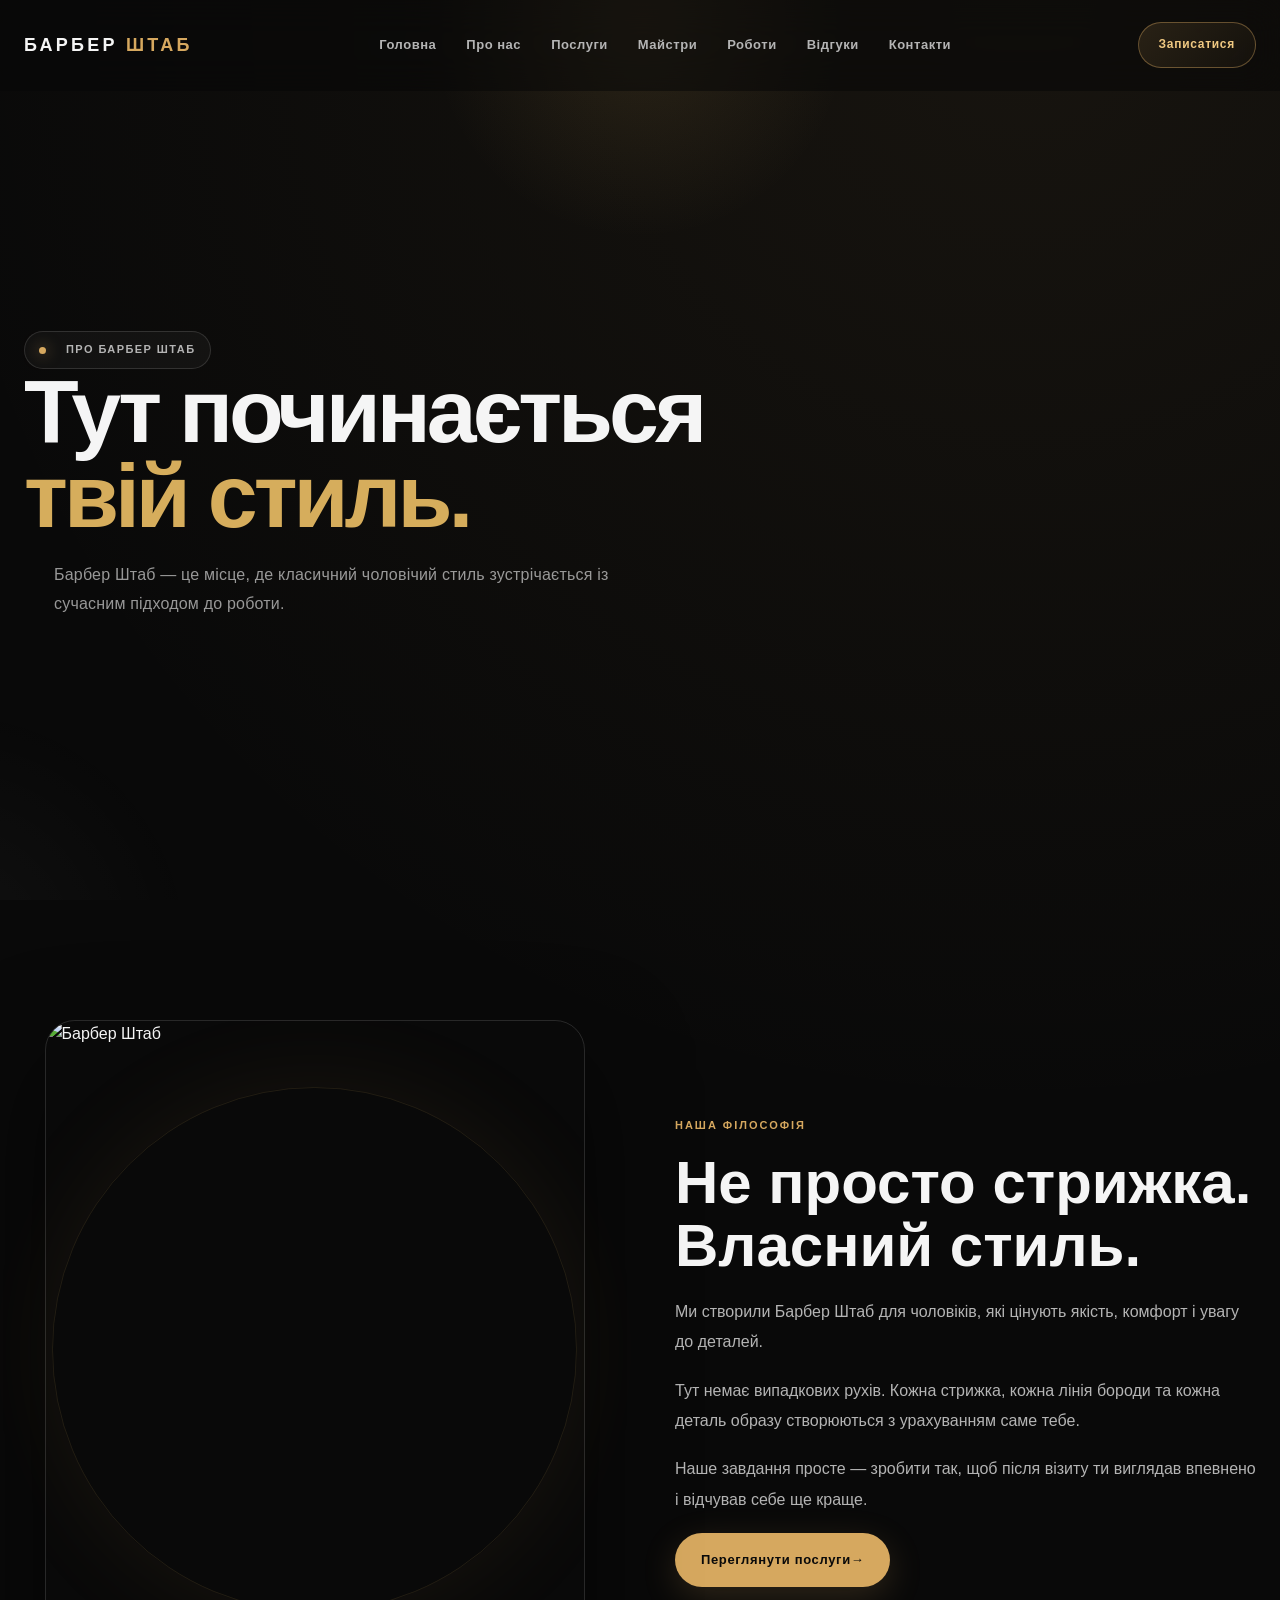
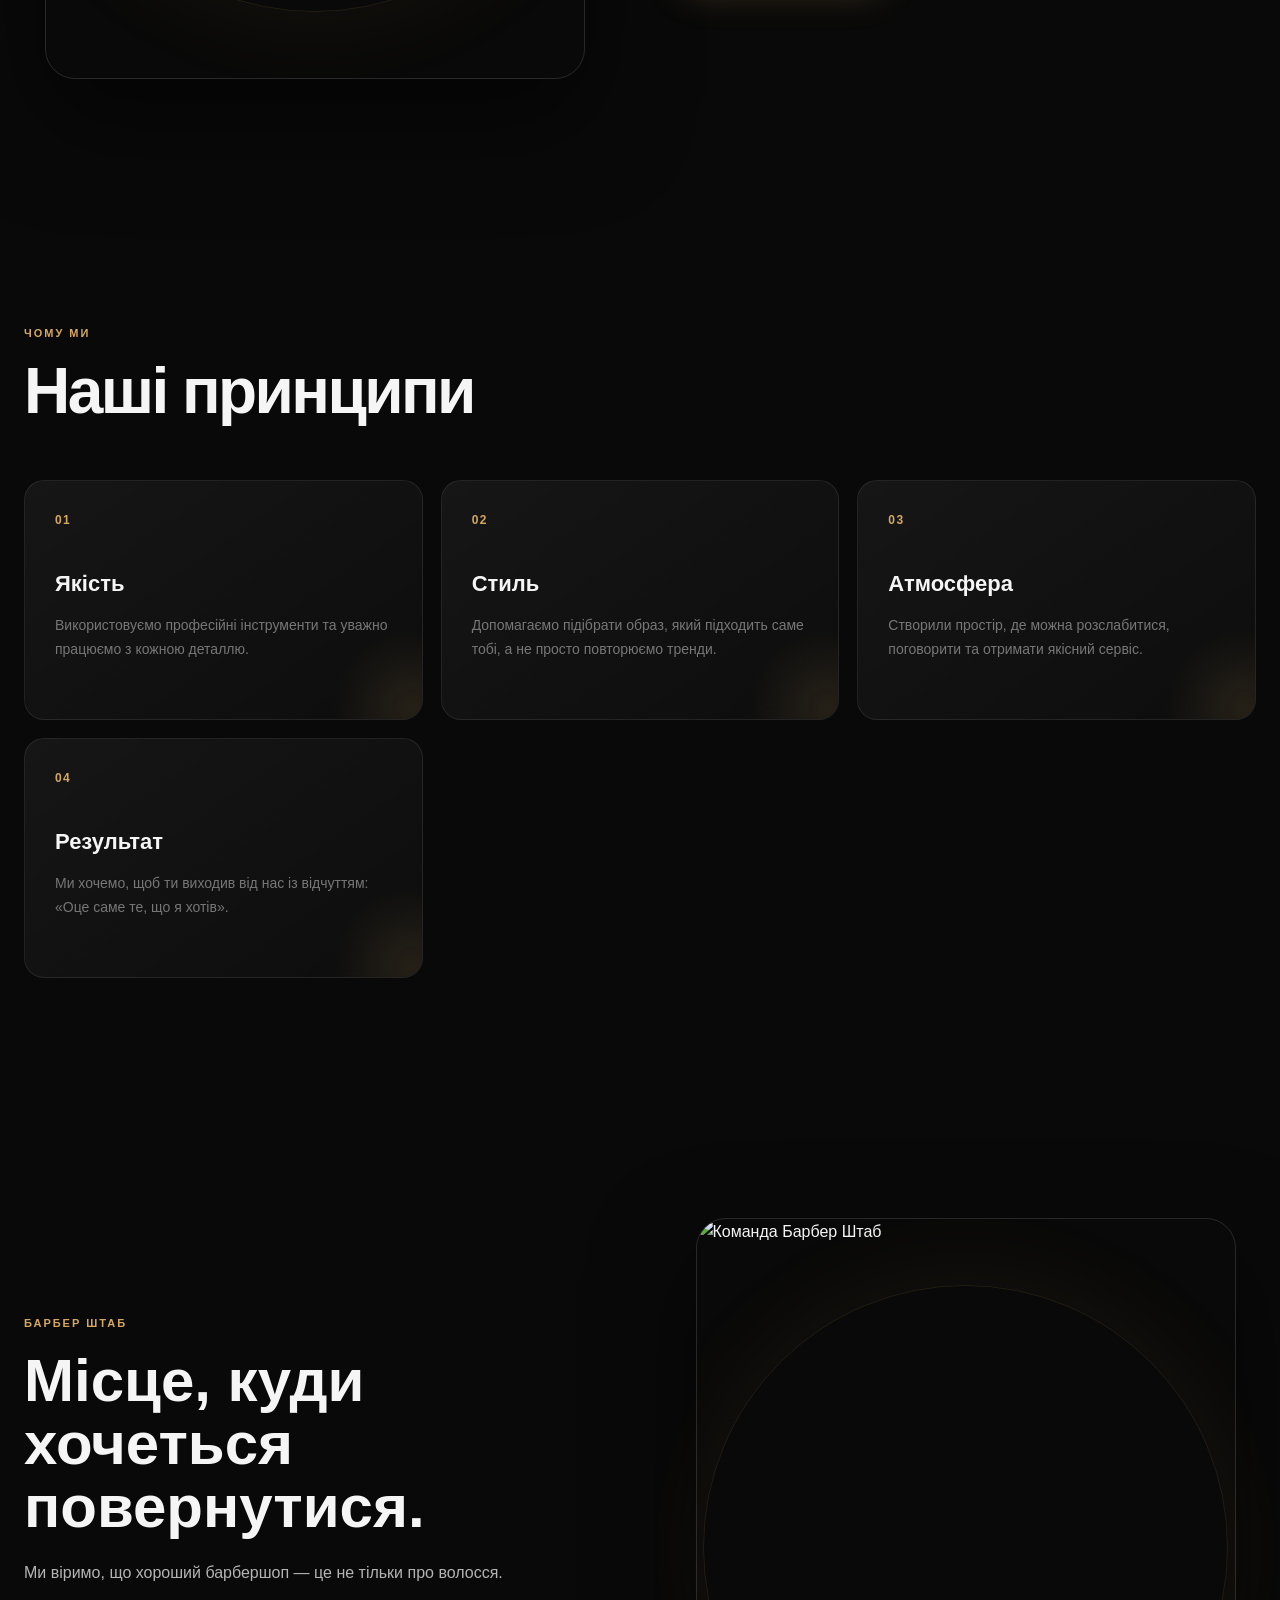
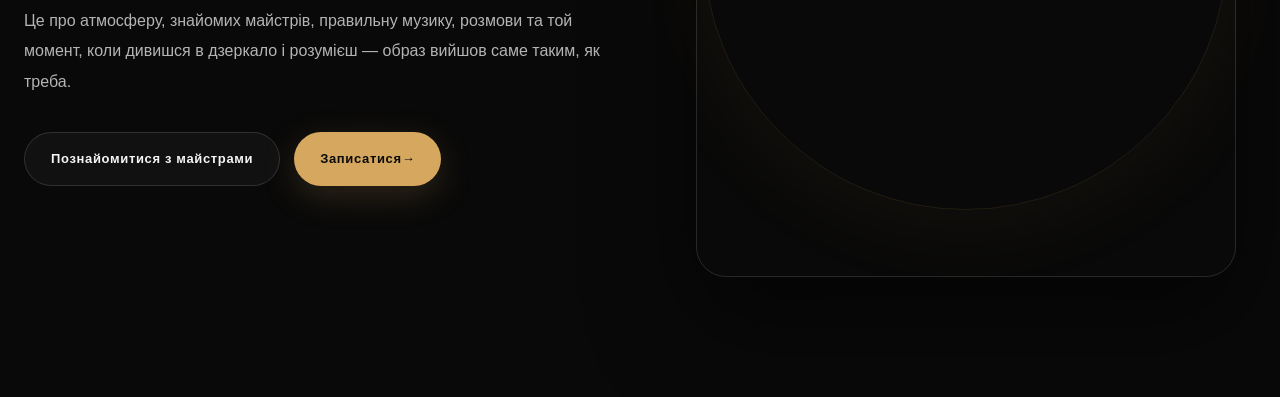
==== about.html @ ec940594 "Update website" ====
<!DOCTYPE html>
<html lang="uk">

<head>

    <meta charset="UTF-8">

    <meta
        name="viewport"
        content="width=device-width, initial-scale=1.0"
    >

    <title>Про нас — Барбер Штаб</title>

    <link
        rel="stylesheet"
        href="style.css"
    >

</head>


<body>


<!-- ================= HEADER ================= -->

<header class="site-header">

    <div class="container">

        <div class="header-inner">


            <!-- LOGO -->

            <a
                href="index.html"
                class="logo"
            >
                БАРБЕР
                <span>ШТАБ</span>
            </a>


            <!-- NAVIGATION -->

            <nav
                class="main-nav"
                id="nav"
            >

                <a href="index.html">
                    Головна
                </a>

                <a
                    href="about.html"
                    class="active"
                >
                    Про нас
                </a>

                <a href="services.html">
                    Послуги
                </a>

                <a href="masters.html">
                    Майстри
                </a>

                <a href="works.html">
                    Роботи
                </a>

                <a href="reviews.html">
                    Відгуки
                </a>

                <a href="contact.html">
                    Контакти
                </a>

            </nav>


            <!-- PHONE -->

            <a
                href="tel:+380970048424"
                class="header-button"
            >
                Записатися
            </a>


            <!-- MOBILE MENU -->

            <button
                class="menu-button"
                id="menuButton"
                aria-label="Відкрити меню"
            >

                <span></span>
                <span></span>
                <span></span>

            </button>


        </div>

    </div>

</header>



<!-- ================= MAIN ================= -->

<main>


    <!-- ================= PAGE HERO ================= -->

    <section class="hero page-hero">

        <div class="container">

            <div class="hero-content">


                <div class="hero-badge">

                    <span></span>

                    ПРО БАРБЕР ШТАБ

                </div>


                <h1>

                    Тут починається
                    <br>

                    <span>твій стиль.</span>

                </h1>


                <p>

                    Барбер Штаб — це місце, де класичний
                    чоловічий стиль зустрічається із сучасним
                    підходом до роботи.

                </p>


            </div>

        </div>

    </section>



    <!-- ================= ABOUT ================= -->

    <section class="section">

        <div class="container">

            <div class="experience-grid">


                <!-- IMAGE -->

                <div class="hero-media">

                    <img
                        src="about-barber.jpg"
                        alt="Барбер Штаб"
                        class="hero-image"
                    >

                </div>


                <!-- CONTENT -->

                <div class="experience-content">


                    <div class="section-label">
                        НАША ФІЛОСОФІЯ
                    </div>


                    <h2>

                        Не просто стрижка.
                        <br>

                        <span>Власний стиль.</span>

                    </h2>


                    <p>

                        Ми створили Барбер Штаб для чоловіків,
                        які цінують якість, комфорт і увагу до деталей.

                    </p>


                    <p>

                        Тут немає випадкових рухів.
                        Кожна стрижка, кожна лінія бороди
                        та кожна деталь образу створюються
                        з урахуванням саме тебе.

                    </p>


                    <p>

                        Наше завдання просте —
                        зробити так, щоб після візиту
                        ти виглядав впевнено і відчував себе ще краще.

                    </p>


                    <a
                        href="services.html"
                        class="button-primary"
                    >

                        Переглянути послуги

                        <span>→</span>

                    </a>


                </div>

            </div>

        </div>

    </section>



    <!-- ================= VALUES ================= -->

    <section class="section">

        <div class="container">


            <div class="section-header">

                <div>

                    <div class="section-label">
                        ЧОМУ МИ
                    </div>

                    <h2>
                        Наші принципи
                    </h2>

                </div>

            </div>



            <div class="about-cards">


                <!-- CARD 1 -->

                <div class="info-card">

                    <div class="card-number">
                        01
                    </div>

                    <h3>
                        Якість
                    </h3>

                    <p>

                        Використовуємо професійні
                        інструменти та уважно працюємо
                        з кожною деталлю.

                    </p>

                </div>



                <!-- CARD 2 -->

                <div class="info-card">

                    <div class="card-number">
                        02
                    </div>

                    <h3>
                        Стиль
                    </h3>

                    <p>

                        Допомагаємо підібрати образ,
                        який підходить саме тобі,
                        а не просто повторюємо тренди.

                    </p>

                </div>



                <!-- CARD 3 -->

                <div class="info-card">

                    <div class="card-number">
                        03
                    </div>

                    <h3>
                        Атмосфера
                    </h3>

                    <p>

                        Створили простір, де можна
                        розслабитися, поговорити
                        та отримати якісний сервіс.

                    </p>

                </div>



                <!-- CARD 4 -->

                <div class="info-card">

                    <div class="card-number">
                        04
                    </div>

                    <h3>
                        Результат
                    </h3>

                    <p>

                        Ми хочемо, щоб ти виходив
                        від нас із відчуттям:
                        «Оце саме те, що я хотів».

                    </p>

                </div>


            </div>

        </div>

    </section>



    <!-- ================= EXPERIENCE ================= -->

    <section class="section">

        <div class="container">

            <div class="experience-grid">


                <div class="experience-content">


                    <div class="section-label">
                        БАРБЕР ШТАБ
                    </div>


                    <h2>

                        Місце, куди
                        <br>

                        <span>хочеться повернутися.</span>

                    </h2>


                    <p>

                        Ми віримо, що хороший барбершоп —
                        це не тільки про волосся.

                    </p>


                    <p>

                        Це про атмосферу, знайомих майстрів,
                        правильну музику, розмови та той момент,
                        коли дивишся в дзеркало і розумієш —
                        образ вийшов саме таким, як треба.

                    </p>


                    <div class="hero-buttons">


                        <a
                            href="masters.html"
                            class="button-secondary"
                        >
                            Познайомитися з майстрами
                        </a>


                        <a
                            href="contact.html"
                            class="button-primary"
                        >
                            Записатися
                            <span>→</span>
                        </a>


                    </div>


                </div>


                <div class="hero-media">

                    <img
                        src="masters-barber.jpg"
                        alt="Команда Барбер Штаб"
                        class="hero-image"
                    >

                </div>


            </div>

        </div>

    </section>


</main>



<!-- ================= SCRIPT ================= -->

<script src="script.js"></script>

</body>

</html>
---- style.css ----
/* =========================================================
   БАРБЕР ШТАБ
   PREMIUM WEBSITE
   STYLE.CSS
   ========================================================= */


/* =========================================================
   ROOT
   ========================================================= */

:root {
    --bg: #090909;
    --bg-soft: #101010;
    --bg-card: #141414;
    --bg-card-light: #191919;

    --text: #f5f5f5;
    --text-soft: #b4b4b4;
    --text-muted: #777777;

    --accent: #d6a85f;
    --accent-light: #f0c982;
    --accent-dark: #9d7538;

    --border: rgba(255, 255, 255, 0.08);
    --border-light: rgba(255, 255, 255, 0.13);

    --shadow: 0 25px 70px rgba(0, 0, 0, 0.45);

    --radius: 20px;
    --radius-small: 12px;

    --container: 1240px;

    --transition: 0.35s cubic-bezier(0.22, 1, 0.36, 1);
}


/* =========================================================
   RESET
   ========================================================= */

* {
    margin: 0;
    padding: 0;
    box-sizing: border-box;
}

html {
    scroll-behavior: smooth;
}

body {
    background:
        radial-gradient(
            circle at 80% 0%,
            rgba(214, 168, 95, 0.07),
            transparent 30%
        ),
        var(--bg);

    color: var(--text);

    font-family:
        Inter,
        -apple-system,
        BlinkMacSystemFont,
        "Segoe UI",
        sans-serif;

    line-height: 1.6;

    min-height: 100vh;

    overflow-x: hidden;
}

body::selection {
    background: var(--accent);
    color: #080808;
}

img {
    display: block;
    width: 100%;
    max-width: 100%;
}

a {
    color: inherit;
    text-decoration: none;
}

button,
input,
textarea,
select {
    font: inherit;
}

button {
    border: 0;
    cursor: pointer;
}

ul,
ol {
    list-style: none;
}


/* =========================================================
   CONTAINER
   ========================================================= */

.container {
    width: min(
        calc(100% - 48px),
        var(--container)
    );

    margin: 0 auto;
}


/* =========================================================
   HEADER
   ========================================================= */

.site-header {
    position: fixed;

    top: 0;
    left: 0;

    width: 100%;

    z-index: 1000;

    padding: 22px 0;

    background: rgba(9, 9, 9, 0.55);

    backdrop-filter: blur(18px);
    -webkit-backdrop-filter: blur(18px);

    border-bottom: 1px solid transparent;

    transition:
        background var(--transition),
        border-color var(--transition),
        padding var(--transition),
        box-shadow var(--transition);
}

.site-header.scrolled {
    padding: 14px 0;

    background: rgba(9, 9, 9, 0.88);

    border-color: var(--border);

    box-shadow:
        0 10px 40px rgba(0, 0, 0, 0.3);
}

.header-inner {
    display: flex;

    align-items: center;
    justify-content: space-between;

    gap: 30px;
}


/* =========================================================
   LOGO
   ========================================================= */

.logo {
    font-size: 18px;

    font-weight: 900;

    letter-spacing: 0.18em;

    white-space: nowrap;
}

.logo span {
    color: var(--accent);
}


/* =========================================================
   NAVIGATION
   ========================================================= */

.main-nav {
    display: flex;

    align-items: center;

    gap: 30px;
}

.main-nav a {
    position: relative;

    color: var(--text-soft);

    font-size: 13px;

    font-weight: 600;

    letter-spacing: 0.04em;

    transition:
        color var(--transition);
}

.main-nav a::after {
    content: "";

    position: absolute;

    left: 0;
    bottom: -8px;

    width: 0;
    height: 1px;

    background: var(--accent);

    transition:
        width var(--transition);
}

.main-nav a:hover {
    color: var(--text);
}

.main-nav a:hover::after {
    width: 100%;
}


/* =========================================================
   HEADER BUTTON
   ========================================================= */

.header-button {
    display: inline-flex;

    align-items: center;
    justify-content: center;

    min-height: 46px;

    padding: 0 20px;

    border: 1px solid rgba(214, 168, 95, 0.4);

    border-radius: 999px;

    background:
        linear-gradient(
            135deg,
            rgba(214, 168, 95, 0.14),
            rgba(214, 168, 95, 0.04)
        );

    color: var(--accent-light);

    font-size: 12px;

    font-weight: 700;

    letter-spacing: 0.06em;

    transition:
        background var(--transition),
        border-color var(--transition),
        color var(--transition),
        transform var(--transition);
}

.header-button:hover {
    background: var(--accent);

    color: #0a0a0a;

    border-color: var(--accent);

    transform: translateY(-2px);
}


/* =========================================================
   MOBILE MENU BUTTON
   ========================================================= */

.menu-button {
    display: none;

    width: 46px;
    height: 46px;

    border: 1px solid var(--border);

    border-radius: 50%;

    background: rgba(255, 255, 255, 0.04);

    position: relative;

    z-index: 1100;
}

.menu-button span,
.menu-button::before,
.menu-button::after {
    content: "";

    position: absolute;

    left: 50%;

    width: 20px;
    height: 2px;

    background: var(--text);

    transform: translateX(-50%);

    transition: var(--transition);
}

.menu-button span {
    top: 50%;

    transform:
        translate(-50%, -50%);
}

.menu-button::before {
    top: calc(50% - 7px);
}

.menu-button::after {
    top: calc(50% + 5px);
}

.menu-button.active span {
    opacity: 0;
}

.menu-button.active::before {
    top: 50%;

    transform:
        translate(-50%, -50%)
        rotate(45deg);
}

.menu-button.active::after {
    top: 50%;

    transform:
        translate(-50%, -50%)
        rotate(-45deg);
}


/* =========================================================
   HERO
   ========================================================= */

.hero {
    position: relative;

    min-height: 100vh;

    display: flex;

    align-items: center;

    padding: 150px 0 100px;

    overflow: hidden;
}

.hero::before {
    content: "";

    position: absolute;

    width: 600px;
    height: 600px;

    top: -250px;
    right: -200px;

    background:
        radial-gradient(
            circle,
            rgba(214, 168, 95, 0.11),
            transparent 70%
        );

    pointer-events: none;
}

.hero::after {
    content: "";

    position: absolute;

    width: 500px;
    height: 500px;

    left: -300px;
    bottom: -300px;

    background:
        radial-gradient(
            circle,
            rgba(255, 255, 255, 0.035),
            transparent 70%
        );

    pointer-events: none;
}

.hero-grid {
    position: relative;

    z-index: 2;

    display: grid;

    grid-template-columns:
        minmax(0, 1fr)
        minmax(420px, 0.9fr);

    align-items: center;

    gap: 80px;
}

.hero-content {
    max-width: 680px;
}

.hero-content h1 {
    margin: 20px 0 25px;

    font-size: clamp(
        48px,
        6vw,
        86px
    );

    line-height: 0.98;

    letter-spacing: -0.045em;

    font-weight: 900;
}

.hero-content h1 span {
    color: var(--accent);
}

.hero-content p {
    max-width: 580px;

    color: var(--text-soft);

    font-size: 17px;

    line-height: 1.8;
}


/* =========================================================
   HERO LABEL
   ========================================================= */

.hero-badge {
    display: inline-flex;

    align-items: center;

    gap: 10px;

    padding: 9px 14px;

    border: 1px solid var(--border-light);

    border-radius: 999px;

    background:
        rgba(255, 255, 255, 0.035);

    color: var(--text-soft);

    font-size: 11px;

    font-weight: 700;

    letter-spacing: 0.13em;

    text-transform: uppercase;
}

.hero-badge::before {
    content: "";

    width: 7px;
    height: 7px;

    border-radius: 50%;

    background: var(--accent);

    box-shadow:
        0 0 15px
        rgba(214, 168, 95, 0.7);
}


/* =========================================================
   HERO BUTTONS
   ========================================================= */

.hero-buttons {
    display: flex;

    flex-wrap: wrap;

    gap: 14px;

    margin-top: 35px;
}

.button-primary,
.button-secondary {
    display: inline-flex;

    align-items: center;
    justify-content: center;

    min-height: 54px;

    padding: 0 26px;

    border-radius: 999px;

    font-size: 13px;

    font-weight: 800;

    letter-spacing: 0.05em;

    transition:
        transform var(--transition),
        background var(--transition),
        border-color var(--transition),
        color var(--transition),
        box-shadow var(--transition);
}

.button-primary {
    background: var(--accent);

    color: #0a0a0a;

    box-shadow:
        0 10px 35px
        rgba(214, 168, 95, 0.18);
}

.button-primary:hover {
    background: var(--accent-light);

    transform: translateY(-3px);

    box-shadow:
        0 15px 45px
        rgba(214, 168, 95, 0.28);
}

.button-secondary {
    border: 1px solid var(--border-light);

    background:
        rgba(255, 255, 255, 0.035);

    color: var(--text);
}

.button-secondary:hover {
    border-color:
        rgba(214, 168, 95, 0.45);

    color: var(--accent-light);

    transform: translateY(-3px);
}


/* =========================================================
   HERO MEDIA
   ========================================================= */

.hero-media {
    position: relative;

    min-height: 600px;

    display: flex;

    align-items: center;
    justify-content: center;
}

.hero-media::before {
    content: "";

    position: absolute;

    width: 90%;

    aspect-ratio: 1;

    border-radius: 50%;

    border: 1px solid
        rgba(214, 168, 95, 0.12);

    box-shadow:
        0 0 100px
        rgba(214, 168, 95, 0.08);

    animation:
        heroGlow 7s ease-in-out infinite;
}

.hero-image {
    position: relative;

    z-index: 2;

    width: 100%;
    max-width: 540px;

    aspect-ratio: 0.82;

    object-fit: cover;

    border-radius: 30px;

    border: 1px solid var(--border-light);

    box-shadow:
        0 40px 100px
        rgba(0, 0, 0, 0.55);

    transition:
        transform 0.25s ease;
}

@keyframes heroGlow {

    0%,
    100% {
        transform: scale(0.96);
        opacity: 0.55;
    }

    50% {
        transform: scale(1.04);
        opacity: 1;
    }
}


/* =========================================================
   SECTIONS
   ========================================================= */

.section {
    position: relative;

    padding: 120px 0;
}

.section-header {
    max-width: 720px;

    margin-bottom: 55px;
}

.section-label {
    display: inline-block;

    margin-bottom: 16px;

    color: var(--accent);

    font-size: 11px;

    font-weight: 800;

    letter-spacing: 0.18em;

    text-transform: uppercase;
}

.section-header h2 {
    margin-bottom: 18px;

    font-size: clamp(
        36px,
        5vw,
        64px
    );

    line-height: 1.05;

    letter-spacing: -0.04em;

    font-weight: 900;
}

.section-header p {
    color: var(--text-soft);

    font-size: 16px;

    line-height: 1.8;
}


/* =========================================================
   ABOUT CARDS
   ========================================================= */

.about-cards {
    display: grid;

    grid-template-columns:
        repeat(3, 1fr);

    gap: 18px;
}

.info-card {
    position: relative;

    min-height: 240px;

    padding: 30px;

    border: 1px solid var(--border);

    border-radius: var(--radius);

    background:
        linear-gradient(
            145deg,
            rgba(255, 255, 255, 0.055),
            rgba(255, 255, 255, 0.018)
        );

    overflow: hidden;

    transition:
        transform var(--transition),
        border-color var(--transition),
        background var(--transition);
}

.info-card::before {
    content: "";

    position: absolute;

    width: 160px;
    height: 160px;

    right: -70px;
    bottom: -70px;

    border-radius: 50%;

    background:
        radial-gradient(
            circle,
            rgba(214, 168, 95, 0.12),
            transparent 70%
        );
}

.info-card:hover {
    transform: translateY(-8px);

    border-color:
        rgba(214, 168, 95, 0.28);

    background:
        linear-gradient(
            145deg,
            rgba(255, 255, 255, 0.07),
            rgba(214, 168, 95, 0.025)
        );
}

.card-number {
    display: block;

    margin-bottom: 35px;

    color: var(--accent);

    font-size: 12px;

    font-weight: 800;

    letter-spacing: 0.12em;
}

.info-card h3 {
    margin-bottom: 12px;

    font-size: 22px;
}

.info-card p {
    color: var(--text-muted);

    font-size: 14px;

    line-height: 1.75;
}


/* =========================================================
   SERVICES
   ========================================================= */

.services-list {
    border-top: 1px solid var(--border);
}

.service-item {
    display: grid;

    grid-template-columns:
        70px 1fr auto;

    align-items: center;

    gap: 25px;

    min-height: 120px;

    padding: 20px 10px;

    border-bottom: 1px solid var(--border);

    transition:
        padding var(--transition),
        background var(--transition);
}

.service-item:hover {
    padding-left: 20px;
    padding-right: 20px;

    background:
        rgba(255, 255, 255, 0.025);
}

.service-number {
    color: var(--accent);

    font-size: 12px;

    font-weight: 800;
}

.service-item h3 {
    margin-bottom: 6px;

    font-size: 21px;
}

.service-item p {
    color: var(--text-muted);

    font-size: 14px;
}

.service-price {
    color: var(--accent-light);

    font-size: 21px;

    font-weight: 800;

    white-space: nowrap;
}


/* =========================================================
   MASTERS
   ========================================================= */

.masters-grid {
    display: grid;

    grid-template-columns:
        repeat(3, 1fr);

    gap: 20px;
}

.master-card {
    position: relative;

    border: 1px solid var(--border);

    border-radius: var(--radius);

    background:
        #111;

    overflow: hidden;

    transform-style: preserve-3d;

    transition:
        transform 0.25s ease,
        border-color var(--transition),
        box-shadow var(--transition);
}

.master-card:hover {
    border-color:
        rgba(214, 168, 95, 0.3);

    box-shadow:
        0 30px 70px
        rgba(0, 0, 0, 0.45);
}

.master-image {
    aspect-ratio: 0.85;

    overflow: hidden;
}

.master-image img {
    height: 100%;

    object-fit: cover;

    transition:
        transform 0.7s
        cubic-bezier(0.22, 1, 0.36, 1);
}

.master-card:hover .master-image img {
    transform: scale(1.05);
}

.master-info {
    padding: 24px;
}

.master-info h3 {
    margin-bottom: 5px;

    font-size: 23px;
}

.master-role {
    display: block;

    margin-bottom: 18px;

    color: var(--accent);

    font-size: 11px;

    font-weight: 800;

    letter-spacing: 0.12em;

    text-transform: uppercase;
}

.master-info p {
    color: var(--text-muted);

    font-size: 14px;
}

.master-button {
    display: inline-flex;

    margin-top: 20px;

    color: var(--text-soft);

    font-size: 12px;

    font-weight: 700;

    transition:
        color var(--transition);
}

.master-button:hover {
    color: var(--accent);
}


/* =========================================================
   WORKS
   ========================================================= */

.works-grid {
    display: grid;

    grid-template-columns:
        repeat(4, 1fr);

    gap: 16px;
}

.work-card {
    position: relative;

    border-radius: var(--radius-small);

    overflow: hidden;

    background: var(--bg-card);

    border: 1px solid var(--border);

    transition:
        transform var(--transition),
        border-color var(--transition);
}

.work-card:hover {
    transform: translateY(-7px);

    border-color:
        rgba(214, 168, 95, 0.25);
}

.work-image {
    aspect-ratio: 0.82;

    overflow: hidden;

    position: relative;
}

.work-image::after {
    content: "";

    position: absolute;

    inset: 0;

    background:
        radial-gradient(
            circle at var(--mouse-x, 50%) var(--mouse-y, 50%),
            rgba(255, 255, 255, 0.12),
            transparent 35%
        );

    opacity: 0;

    transition:
        opacity var(--transition);
}

.work-card:hover .work-image::after {
    opacity: 1;
}

.work-image img {
    height: 100%;

    object-fit: cover;

    transition:
        transform 0.7s
        cubic-bezier(0.22, 1, 0.36, 1);
}

.work-card:hover .work-image img {
    transform: scale(1.07);
}

.work-info {
    padding: 17px 18px;
}

.work-info h3 {
    font-size: 15px;
}

.work-info p {
    margin-top: 4px;

    color: var(--text-muted);

    font-size: 12px;
}


/* =========================================================
   EXPERIENCE
   ========================================================= */

.experience-grid {
    display: grid;

    grid-template-columns:
        1fr 1fr;

    gap: 70px;

    align-items: center;
}

.experience-content h2 {
    margin-bottom: 20px;

    font-size: clamp(
        35px,
        5vw,
        60px
    );

    line-height: 1.05;
}

.experience-content p {
    color: var(--text-soft);

    line-height: 1.9;

    margin-bottom: 18px;
}


/* =========================================================
   STATS
   ========================================================= */

.stats {
    display: grid;

    grid-template-columns:
        repeat(3, 1fr);

    gap: 15px;

    margin-top: 35px;
}

.stat {
    padding: 22px;

    border-top: 1px solid var(--border);
}

.stat strong {
    display: block;

    margin-bottom: 4px;

    color: var(--accent);

    font-size: 34px;

    line-height: 1;
}

.stat span {
    color: var(--text-muted);

    font-size: 12px;
}


/* =========================================================
   BOOKING SECTION
   ========================================================= */

.booking-section {
    padding: 30px 0 120px;
}

.booking-inner {
    position: relative;

    padding: 60px;

    border: 1px solid
        rgba(214, 168, 95, 0.2);

    border-radius: 28px;

    background:
        radial-gradient(
            circle at 90% 20%,
            rgba(214, 168, 95, 0.12),
            transparent 35%
        ),
        linear-gradient(
            135deg,
            #151515,
            #0e0e0e
        );

    overflow: hidden;
}

.booking-inner h2 {
    max-width: 700px;

    margin-bottom: 15px;

    font-size: clamp(
        32px,
        4vw,
        55px
    );

    line-height: 1.05;
}

.booking-inner p {
    max-width: 600px;

    color: var(--text-soft);

    line-height: 1.8;
}

.booking-buttons {
    display: flex;

    flex-wrap: wrap;

    gap: 14px;

    margin-top: 30px;
}


/* =========================================================
   REVIEWS
   ========================================================= */

.reviews-rating {
    display: flex;

    align-items: center;

    gap: 20px;

    margin-bottom: 40px;
}

.stars-display {
    display: flex;

    gap: 5px;

    color: var(--accent);

    font-size: 22px;
}

.reviews-rating strong {
    font-size: 40px;

    line-height: 1;
}

.reviews-count {
    color: var(--text-muted);

    font-size: 13px;
}

.reviews-list {
    display: grid;

    grid-template-columns:
        repeat(3, 1fr);

    gap: 18px;

    margin-bottom: 60px;
}

.review-card {
    padding: 28px;

    border: 1px solid var(--border);

    border-radius: var(--radius);

    background:
        rgba(255, 255, 255, 0.025);

    transition:
        transform var(--transition),
        border-color var(--transition);
}

.review-card:hover {
    transform: translateY(-6px);

    border-color:
        rgba(214, 168, 95, 0.25);
}

.review-top {
    display: flex;

    align-items: center;

    justify-content: space-between;

    gap: 15px;

    margin-bottom: 18px;
}

.review-top strong {
    font-size: 15px;
}

.review-stars {
    color: var(--accent);

    letter-spacing: 2px;
}

.review-date {
    color: var(--text-muted);

    font-size: 11px;
}

.review-card p {
    color: var(--text-soft);

    font-size: 14px;

    line-height: 1.8;
}


/* =========================================================
   REVIEW FORM
   ========================================================= */

.review-form,
.contact-form {
    max-width: 850px;

    padding: 35px;

    border: 1px solid var(--border);

    border-radius: var(--radius);

    background:
        rgba(255, 255, 255, 0.025);
}

.form-group {
    margin-bottom: 20px;
}

.form-group label {
    display: block;

    margin-bottom: 9px;

    color: var(--text-soft);

    font-size: 12px;

    font-weight: 700;

    letter-spacing: 0.04em;
}

.form-group input,
.form-group textarea,
.form-group select {
    width: 100%;

    padding: 15px 16px;

    border: 1px solid var(--border);

    border-radius: 12px;

    outline: none;

    background:
        rgba(255, 255, 255, 0.035);

    color: var(--text);

    transition:
        border-color var(--transition),
        background var(--transition),
        box-shadow var(--transition);
}

.form-group input::placeholder,
.form-group textarea::placeholder {
    color: #555;
}

.form-group input:focus,
.form-group textarea:focus,
.form-group select:focus {
    border-color:
        rgba(214, 168, 95, 0.55);

    background:
        rgba(255, 255, 255, 0.05);

    box-shadow:
        0 0 0 4px
        rgba(214, 168, 95, 0.06);
}

.form-group textarea {
    min-height: 150px;

    resize: vertical;
}


/* =========================================================
   RATING SELECTOR
   ========================================================= */

.rating-selector {
    display: flex;

    align-items: center;

    gap: 10px;

    margin: 10px 0 25px;
}

.rating-star {
    position: relative;

    display: flex;

    align-items: center;
    justify-content: center;

    width: 48px;
    height: 48px;

    border: 1px solid
        rgba(255, 255, 255, 0.1);

    border-radius: 50%;

    background:
        rgba(255, 255, 255, 0.025);

    color:
        rgba(255, 255, 255, 0.3);

    font-size: 22px;

    transition:
        transform 0.25s ease,
        color 0.3s ease,
        background 0.3s ease,
        border-color 0.3s ease,
        box-shadow 0.3s ease;
}

.rating-star:hover {
    transform: translateY(-4px) scale(1.08);

    border-color:
        rgba(214, 168, 95, 0.5);

    color: var(--accent-light);
}

.rating-star.preview,
.rating-star.selected {
    color: #ffd56a;

    background:
        radial-gradient(
            circle,
            rgba(255, 213, 106, 0.18),
            rgba(255, 213, 106, 0.03)
        );

    border-color:
        rgba(255, 213, 106, 0.55);

    box-shadow:
        0 0 22px
        rgba(255, 213, 106, 0.22);
}

.rating-star.selected {
    animation:
        starIgnite 0.55s
        cubic-bezier(0.22, 1, 0.36, 1);
}

@keyframes starIgnite {

    0% {
        transform: scale(0.65);
        opacity: 0.3;
    }

    55% {
        transform: scale(1.22);
    }

    100% {
        transform: scale(1);
        opacity: 1;
    }
}


/* =========================================================
   CONTACT
   ========================================================= */

.contact-grid {
    display: grid;

    grid-template-columns:
        0.85fr 1.15fr;

    gap: 20px;

    align-items: stretch;
}

.location-information {
    display: flex;

    flex-direction: column;

    gap: 12px;
}

.location-details {
    display: grid;

    gap: 12px;
}

.location-detail {
    padding: 24px;

    border: 1px solid var(--border);

    border-radius: var(--radius-small);

    background:
        rgba(255, 255, 255, 0.025);

    transition:
        transform var(--transition),
        border-color var(--transition);
}

.location-detail:hover {
    transform: translateX(5px);

    border-color:
        rgba(214, 168, 95, 0.25);
}

.location-detail span {
    display: block;

    margin-bottom: 6px;

    color: var(--accent);

    font-size: 10px;

    font-weight: 800;

    letter-spacing: 0.15em;

    text-transform: uppercase;
}

.location-detail strong {
    font-size: 16px;
}

.location-detail p {
    color: var(--text-muted);

    font-size: 13px;
}

.map-container {
    min-height: 480px;

    border: 1px solid var(--border);

    border-radius: var(--radius);

    overflow: hidden;

    background: #111;
}

.map-container iframe {
    display: block;

    width: 100%;
    height: 100%;

    min-height: 480px;

    border: 0;

    filter:
        grayscale(1)
        contrast(1.05)
        brightness(0.75);
}

.route-button {
    display: inline-flex;

    align-items: center;
    justify-content: center;

    min-height: 50px;

    padding: 0 22px;

    margin-top: 8px;

    border: 1px solid
        rgba(214, 168, 95, 0.35);

    border-radius: 999px;

    color: var(--accent-light);

    font-size: 12px;

    font-weight: 800;

    transition:
        background var(--transition),
        color var(--transition),
        transform var(--transition);
}

.route-button:hover {
    background: var(--accent);

    color: #090909;

    transform: translateY(-3px);
}


/* =========================================================
   FORM ROW
   ========================================================= */

.form-row {
    display: grid;

    grid-template-columns:
        1fr 1fr;

    gap: 15px;
}


/* =========================================================
   SUCCESS
   ========================================================= */

button.success {
    background:
        #d6a85f !important;

    color:
        #090909 !important;

    cursor: default;

    transform: none !important;
}


/* =========================================================
   NOTIFICATION
   ========================================================= */

.site-notification {
    position: fixed;

    right: 25px;
    bottom: 25px;

    z-index: 2000;

    display: flex;

    align-items: center;

    gap: 12px;

    max-width: 390px;

    padding: 16px 20px;

    border: 1px solid
        rgba(214, 168, 95, 0.3);

    border-radius: 14px;

    background:
        rgba(20, 20, 20, 0.92);

    backdrop-filter: blur(20px);

    box-shadow:
        0 25px 70px
        rgba(0, 0, 0, 0.55);

    color: var(--text);

    font-size: 13px;

    opacity: 0;

    transform:
        translateY(20px)
        scale(0.96);

    pointer-events: none;

    transition:
        opacity 0.4s ease,
        transform 0.4s ease;
}

.site-notification.show {
    opacity: 1;

    transform:
        translateY(0)
        scale(1);
}

.notification-icon {
    display: flex;

    align-items: center;
    justify-content: center;

    flex-shrink: 0;

    width: 30px;
    height: 30px;

    border-radius: 50%;

    background: var(--accent);

    color: #090909;

    font-weight: 900;
}


/* =========================================================
   FOOTER
   ========================================================= */

.site-footer {
    padding: 80px 0 30px;

    border-top: 1px solid var(--border);

    background:
        #070707;
}

.footer-grid {
    display: grid;

    grid-template-columns:
        1.5fr 1fr 1fr 1fr;

    gap: 50px;

    padding-bottom: 60px;
}

.footer-brand {
    max-width: 360px;
}

.footer-brand p {
    margin-top: 18px;

    color: var(--text-muted);

    font-size: 13px;

    line-height: 1.8;
}

.footer-column h3 {
    margin-bottom: 18px;

    color: var(--text);

    font-size: 12px;

    letter-spacing: 0.08em;

    text-transform: uppercase;
}

.footer-column a {
    display: block;

    width: fit-content;

    margin-bottom: 11px;

    color: var(--text-muted);

    font-size: 13px;

    transition:
        color var(--transition),
        transform var(--transition);
}

.footer-column a:hover {
    color: var(--accent);

    transform: translateX(3px);
}

.footer-bottom {
    display: flex;

    align-items: center;

    justify-content: space-between;

    gap: 20px;

    padding-top: 25px;

    border-top: 1px solid var(--border);

    color: #555;

    font-size: 11px;
}


/* =========================================================
   SCROLL REVEAL
   ========================================================= */

.reveal {
    opacity: 0;

    transform:
        translateY(35px);

    transition:
        opacity 0.8s
            cubic-bezier(0.22, 1, 0.36, 1),
        transform 0.8s
            cubic-bezier(0.22, 1, 0.36, 1);
}

.revealed {
    opacity: 1;

    transform:
        translateY(0);
}


/* =========================================================
   PAGE LOADED
   ========================================================= */

body:not(.page-loaded) .hero-content,
body:not(.page-loaded) .hero-media {
    opacity: 0;
}

body.page-loaded .hero-content,
body.page-loaded .hero-media {
    animation:
        pageIntro 0.9s
        cubic-bezier(0.22, 1, 0.36, 1)
        forwards;
}

@keyframes pageIntro {

    from {
        opacity: 0;
        transform:
            translateY(25px);
    }

    to {
        opacity: 1;
        transform:
            translateY(0);
    }
}


/* =========================================================
   IMAGE ERROR
   ========================================================= */

.image-error {
    background:
        linear-gradient(
            135deg,
            #171717,
            #0d0d0d
        );

    object-fit: cover;
}


/* =========================================================
   TOUCH DEVICES
   ========================================================= */

.touch-device .master-card:hover {
    transform: none;
}


/* =========================================================
   RESPONSIVE — 1100px
   ========================================================= */

@media (max-width: 1100px) {

    .main-nav {
        gap: 20px;
    }

    .hero-grid {
        gap: 45px;
    }

    .masters-grid {
        grid-template-columns:
            repeat(2, 1fr);
    }

    .works-grid {
        grid-template-columns:
            repeat(3, 1fr);
    }

    .footer-grid {
        grid-template-columns:
            repeat(2, 1fr);
    }

}


/* =========================================================
   RESPONSIVE — 900px
   ========================================================= */

@media (max-width: 900px) {

    .site-header {
        padding: 16px 0;
    }

    .header-button {
        display: none;
    }

    .menu-button {
        display: block;
    }

    .main-nav {
        position: fixed;

        top: 0;
        right: 0;

        width: min(340px, 85vw);
        height: 100vh;

        padding:
            110px 35px
            40px;

        flex-direction: column;

        align-items: flex-start;

        gap: 25px;

        background:
            rgba(12, 12, 12, 0.97);

        backdrop-filter: blur(25px);

        border-left: 1px solid var(--border);

        transform:
            translateX(100%);

        transition:
            transform 0.45s
            cubic-bezier(0.22, 1, 0.36, 1);
    }

    .main-nav.active {
        transform:
            translateX(0);
    }

    .main-nav a {
        font-size: 18px;
    }

    .hero {
        padding-top: 130px;
    }

    .hero-grid {
        grid-template-columns: 1fr;

        gap: 55px;
    }

    .hero-content {
        max-width: 800px;
    }

    .hero-media {
        min-height: auto;
    }

    .hero-image {
        max-width: 600px;
    }

    .about-cards {
        grid-template-columns:
            1fr 1fr;
    }

    .contact-grid {
        grid-template-columns:
            1fr;
    }

    .experience-grid {
        grid-template-columns:
            1fr;
    }

}


/* =========================================================
   RESPONSIVE — 700px
   ========================================================= */

@media (max-width: 700px) {

    .container {
        width:
            min(
                calc(100% - 30px),
                var(--container)
            );
    }

    .section {
        padding: 85px 0;
    }

    .hero {
        min-height: auto;

        padding:
            120px 0
            70px;
    }

    .hero-content h1 {
        font-size:
            clamp(
                43px,
                13vw,
                65px
            );
    }

    .hero-content p {
        font-size: 15px;
    }

    .hero-buttons {
        flex-direction: column;

        align-items: stretch;
    }

    .button-primary,
    .button-secondary {
        width: 100%;
    }

    .hero-media {
        display: block;
    }

    .hero-media::before {
        width: 95%;
    }

    .hero-image {
        width: 100%;

        border-radius: 22px;
    }

    .about-cards {
        grid-template-columns: 1fr;
    }

    .info-card {
        min-height: 210px;
    }

    .service-item {
        grid-template-columns:
            40px 1fr auto;

        gap: 12px;

        min-height: 100px;
    }

    .service-item h3 {
        font-size: 17px;
    }

    .service-item p {
        font-size: 12px;
    }

    .service-price {
        font-size: 17px;
    }

    .masters-grid {
        grid-template-columns:
            1fr;
    }

    .works-grid {
        grid-template-columns:
            1fr 1fr;
    }

    .reviews-list {
        grid-template-columns:
            1fr;
    }

    .reviews-rating {
        flex-wrap: wrap;
    }

    .review-form,
    .contact-form {
        padding: 22px;
    }

    .rating-selector {
        flex-wrap: wrap;
    }

    .rating-star {
        width: 44px;
        height: 44px;
    }

    .form-row {
        grid-template-columns:
            1fr;
    }

    .booking-inner {
        padding: 35px 25px;

        border-radius: 22px;
    }

    .booking-buttons {
        flex-direction: column;
    }

    .booking-buttons a {
        width: 100%;
    }

    .map-container,
    .map-container iframe {
        min-height: 380px;
    }

    .footer-grid {
        grid-template-columns:
            1fr;
    }

    .footer-bottom {
        flex-direction: column;

        align-items: flex-start;
    }

}


/* =========================================================
   RESPONSIVE — 480px
   ========================================================= */

@media (max-width: 480px) {

    .logo {
        font-size: 15px;

        letter-spacing: 0.13em;
    }

    .menu-button {
        width: 42px;
        height: 42px;
    }

    .hero-content h1 {
        font-size: 45px;
    }

    .section-header h2 {
        font-size: 38px;
    }

    .section-header {
        margin-bottom: 38px;
    }

    .service-item {
        grid-template-columns:
            30px 1fr;

        position: relative;

        padding:
            22px 5px;
    }

    .service-price {
        grid-column: 2;

        margin-top: -8px;
    }

    .works-grid {
        grid-template-columns:
            1fr;
    }

    .work-image {
        aspect-ratio: 1;
    }

    .stats {
        grid-template-columns:
            1fr;
    }

    .rating-star {
        width: 42px;
        height: 42px;

        font-size: 19px;
    }

    .site-notification {
        left: 15px;
        right: 15px;
        bottom: 15px;

        max-width: none;
    }

}


/* =========================================================
   REDUCED MOTION
   ========================================================= */

@media (prefers-reduced-motion: reduce) {

    *,
    *::before,
    *::after {
        scroll-behavior: auto !important;

        animation-duration: 0.01ms !important;

        animation-iteration-count: 1 !important;

        transition-duration: 0.01ms !important;
    }

}

/* =========================================================
   BIG TEAM CARD — BARBER SHTAB
========================================================= */

.team-main-card {
    position: relative;

    display: grid;
    grid-template-columns: 1.15fr 0.85fr;

    min-height: 680px;

    overflow: hidden;

    border: 1px solid rgba(255, 255, 255, 0.09);
    border-radius: 30px;

    background:
        linear-gradient(
            135deg,
            rgba(255, 255, 255, 0.055),
            rgba(255, 255, 255, 0.015)
        );

    box-shadow:
        0 30px 80px rgba(0, 0, 0, 0.45);

    transition:
        transform 0.4s ease,
        border-color 0.4s ease;
}

.team-main-card:hover {
    transform: translateY(-5px);

    border-color: rgba(214, 173, 92, 0.3);
}


/* ---------------------------------------------------------
   PHOTOS
--------------------------------------------------------- */

.team-main-images {
    display: grid;

    grid-template-columns: 1.35fr 0.65fr;

    gap: 12px;

    padding: 12px;

    min-height: 680px;
}

.team-image-large,
.team-image-small {
    position: relative;

    overflow: hidden;

    border-radius: 22px;
}

.team-image-large {
    min-height: 650px;
}

.team-image-small {
    min-height: 650px;
}

.team-main-images img {
    width: 100%;
    height: 100%;

    object-fit: cover;

    transition: transform 0.8s ease;
}

.team-image-large:hover img,
.team-image-small:hover img {
    transform: scale(1.05);
}

.team-image-large::after,
.team-image-small::after {
    content: "";

    position: absolute;

    inset: 0;

    background:
        linear-gradient(
            to top,
            rgba(0, 0, 0, 0.45),
            transparent 55%
        );

    pointer-events: none;
}


/* ---------------------------------------------------------
   TEAM INFORMATION
--------------------------------------------------------- */

.team-main-content {
    position: relative;

    z-index: 2;

    display: flex;
    flex-direction: column;
    justify-content: center;

    padding: 60px;
}

.team-main-content h2 {
    max-width: 480px;

    margin-bottom: 22px;

    font-size: clamp(42px, 4vw, 64px);

    line-height: 0.98;

    letter-spacing: -2px;
}

.team-main-content > p {
    max-width: 470px;

    margin-bottom: 40px;

    color: var(--text-color, #bdbdbd);

    font-size: 16px;
    line-height: 1.7;
}


/* ---------------------------------------------------------
   TEAM MEMBERS
--------------------------------------------------------- */

.team-names {
    display: flex;
    flex-direction: column;

    border-top: 1px solid rgba(255, 255, 255, 0.09);
}

.team-name {
    display: grid;

    grid-template-columns: 40px 1fr auto;

    align-items: center;

    gap: 15px;

    padding: 15px 0;

    border-bottom: 1px solid rgba(255, 255, 255, 0.09);

    transition:
        padding 0.3s ease,
        background 0.3s ease;
}

.team-name:hover {
    padding-left: 8px;
}

.team-name span {
    color: #d6ad5c;

    font-size: 11px;
    font-weight: 700;

    letter-spacing: 1px;
}

.team-name strong {
    color: #fff;

    font-size: 18px;
    font-weight: 600;
}

.team-name small {
    color: #777;

    font-size: 9px;
    font-weight: 700;

    letter-spacing: 2px;
}


/* =========================================================
   TABLET
========================================================= */

@media (max-width: 1000px) {

    .team-main-card {
        grid-template-columns: 1fr;

        min-height: auto;
    }

    .team-main-images {
        min-height: 520px;
    }

    .team-image-large,
    .team-image-small {
        min-height: 500px;
    }

    .team-main-content {
        padding: 50px;
    }
}


/* =========================================================
   MOBILE
========================================================= */

@media (max-width: 700px) {

    .team-main-card {
        border-radius: 22px;
    }

    .team-main-images {
        grid-template-columns: 1fr;

        min-height: auto;

        padding: 8px;
    }

    .team-image-large {
        min-height: 390px;
    }

    .team-image-small {
        min-height: 280px;
    }

    .team-main-content {
        padding: 40px 25px;
    }

    .team-main-content h2 {
        font-size: 42px;
    }

    .team-main-content > p {
        font-size: 15px;
    }
}


/* =========================================================
   SMALL PHONES
========================================================= */

@media (max-width: 480px) {

    .team-image-large {
        min-height: 330px;
    }

    .team-image-small {
        min-height: 240px;
    }

    .team-main-content {
        padding: 32px 20px;
    }

    .team-main-content h2 {
        font-size: 36px;
    }

    .team-name {
        grid-template-columns: 30px 1fr auto;

        gap: 10px;
    }

    .team-name strong {
        font-size: 16px;
    }

    .team-name small {
        font-size: 8px;
    }
}

/* =========================================================
   MASTERS PAGE — PREMIUM HERO TEXT
========================================================= */

.page-hero {
    position: relative;
    overflow: hidden;
}

/* декоративне світіння */

.page-hero::before {
    content: "";

    position: absolute;

    width: 420px;
    height: 420px;

    top: -180px;
    left: 50%;

    transform: translateX(-50%);

    background: radial-gradient(
        circle,
        rgba(214, 173, 92, 0.12),
        transparent 70%
    );

    pointer-events: none;
}

/* маленький напис */

.page-hero .eyebrow {
    position: relative;

    display: inline-flex;
    align-items: center;
    gap: 12px;

    margin-bottom: 20px;

    color: #d6ad5c;

    font-size: 11px;
    font-weight: 700;

    letter-spacing: 3px;
    text-transform: uppercase;
}

.page-hero .eyebrow::before {
    content: "";

    width: 32px;
    height: 1px;

    background: #d6ad5c;

    box-shadow: 0 0 10px rgba(214, 173, 92, 0.5);
}

/* головний заголовок */

.page-hero h1 {
    position: relative;

    max-width: 900px;

    margin: 0 auto 22px;

    font-size: clamp(52px, 7vw, 92px);

    line-height: 0.95;

    letter-spacing: -4px;

    font-weight: 700;

    text-wrap: balance;
}

/* золота частина заголовка */

.page-hero h1 span {
    color: #d6ad5c;
}

/* опис */

.page-hero p {
    position: relative;

    max-width: 620px;

    margin: 0 auto;

    color: rgba(255, 255, 255, 0.58);

    font-size: 16px;

    line-height: 1.8;

    letter-spacing: 0.2px;
}


/* =========================================================
   MOBILE
========================================================= */

@media (max-width: 700px) {

    .page-hero .eyebrow {
        font-size: 9px;
        letter-spacing: 2px;
    }

    .page-hero h1 {
        font-size: 52px;

        letter-spacing: -2.5px;
    }

    .page-hero p {
        font-size: 14px;

        line-height: 1.7;
    }
}

@media (max-width: 480px) {

    .page-hero h1 {
        font-size: 43px;
    }
}

/* =========================================================
   CONTACT PAGE — PREMIUM GOOGLE MAP
========================================================= */

.map-section {
    padding-top: 100px !important;
    padding-bottom: 120px !important;
}


/* ---------------------------------------------------------
   MAP HEADING
--------------------------------------------------------- */

.map-section .section-heading {
    max-width: 800px;
    margin-bottom: 45px;
}

.map-section .section-heading h2 {
    font-size: clamp(48px, 6vw, 76px);
    line-height: 0.95;
    letter-spacing: -3px;
    margin-bottom: 22px;
}

.map-section .section-heading p {
    max-width: 600px;
    font-size: 16px;
    line-height: 1.8;
    opacity: 0.65;
}


/* ---------------------------------------------------------
   GOOGLE MAP
--------------------------------------------------------- */

.premium-map {
    position: relative;

    width: 100%;
    height: 600px;

    overflow: hidden;

    border-radius: 32px;

    border: 1px solid rgba(255, 255, 255, 0.12);

    background: #111;

    box-shadow:
        0 35px 100px rgba(0, 0, 0, 0.55),
        0 0 0 1px rgba(214, 173, 92, 0.03);

    isolation: isolate;
}


/* золотий glow */

.premium-map::before {
    content: "";

    position: absolute;

    width: 500px;
    height: 500px;

    top: -300px;
    right: -150px;

    background:
        radial-gradient(
            circle,
            rgba(214, 173, 92, 0.15),
            transparent 70%
        );

    z-index: 2;

    pointer-events: none;
}


/* затемнення по краях */

.premium-map::after {
    content: "";

    position: absolute;

    inset: 0;

    border-radius: 32px;

    box-shadow:
        inset 0 0 100px rgba(0, 0, 0, 0.4);

    pointer-events: none;

    z-index: 3;
}


/* iframe */

.premium-map iframe {
    display: block;

    width: 100%;
    height: 100%;

    border: 0;

    filter:
        grayscale(0.15)
        contrast(1.08);

    transform: scale(1.01);
}


/* ---------------------------------------------------------
   MAP INFO
--------------------------------------------------------- */

.map-info {
    display: flex;

    align-items: center;
    justify-content: space-between;

    gap: 35px;

    margin-top: 18px;

    padding: 30px 35px;

    border-radius: 24px;

    border: 1px solid rgba(255, 255, 255, 0.09);

    background:
        linear-gradient(
            135deg,
            rgba(255, 255, 255, 0.06),
            rgba(255, 255, 255, 0.015)
        );

    box-shadow:
        0 20px 60px rgba(0, 0, 0, 0.3);
}


/* адрес */

.map-address {
    display: flex;

    flex-direction: column;

    gap: 6px;
}

.map-address span {
    color: #d6ad5c;

    font-size: 10px;
    font-weight: 700;

    letter-spacing: 3px;
}

.map-address strong {
    color: #fff;

    font-size: 20px;
    font-weight: 600;
}

.map-address small {
    color: rgba(255, 255, 255, 0.45);

    font-size: 13px;
}


/* кнопка */

.map-info .btn {
    flex-shrink: 0;

    min-width: 210px;

    text-align: center;
}


/* ---------------------------------------------------------
   MOBILE
--------------------------------------------------------- */

@media (max-width: 700px) {

    .map-section {
        padding-top: 70px !important;
        padding-bottom: 80px !important;
    }

    .map-section .section-heading h2 {
        font-size: 48px;

        letter-spacing: -2px;
    }

    .premium-map {
        height: 430px;

        border-radius: 22px;
    }

    .premium-map::after {
        border-radius: 22px;
    }

    .map-info {
        flex-direction: column;

        align-items: flex-start;

        padding: 25px;
    }

    .map-info .btn {
        width: 100%;

        min-width: 0;
    }
}


@media (max-width: 480px) {

    .premium-map {
        height: 360px;
    }

    .map-section .section-heading h2 {
        font-size: 42px;
    }

    .map-address strong {
        font-size: 17px;
    }
}

/* =========================================================
   CONTACT — PREMIUM MAP HEADING
========================================================= */

.map-section .section-heading {
    position: relative;

    margin-bottom: 50px;

    padding-left: 35px;

    border-left: 1px solid rgba(214, 173, 92, 0.55);
}

.map-section .section-heading::before {
    content: "";

    position: absolute;

    left: -1px;
    top: 0;

    width: 1px;
    height: 55px;

    background: #d6ad5c;

    box-shadow:
        0 0 15px rgba(214, 173, 92, 0.7);
}

.map-section .section-heading .eyebrow {
    display: inline-flex;

    align-items: center;

    gap: 12px;

    margin-bottom: 18px;

    color: #d6ad5c;

    font-size: 10px;
    font-weight: 700;

    letter-spacing: 4px;
}

.map-section .section-heading .eyebrow::after {
    content: "";

    width: 45px;
    height: 1px;

    background: rgba(214, 173, 92, 0.45);
}

.map-section .section-heading h2 {
    margin: 0 0 20px;

    max-width: 750px;

    font-family: inherit;

    font-size: clamp(52px, 6vw, 82px);

    line-height: 0.92;

    font-weight: 700;

    letter-spacing: -4px;

    color: #fff;

    text-transform: none;
}

.map-section .section-heading h2::first-letter {
    color: #fff;
}

.map-section .section-heading p {
    max-width: 560px;

    margin: 0;

    color: rgba(255, 255, 255, 0.5);

    font-size: 15px;

    line-height: 1.8;

    letter-spacing: 0.2px;
}


/* ---------------------------------------------------------
   MOBILE
--------------------------------------------------------- */

@media (max-width: 700px) {

    .map-section .section-heading {
        padding-left: 22px;

        margin-bottom: 35px;
    }

    .map-section .section-heading h2 {
        font-size: 48px;

        letter-spacing: -2.5px;
    }

    .map-section .section-heading p {
        font-size: 14px;
    }
}

/* =========================================================
   CONTACT — FINAL PREMIUM DETAILS
========================================================= */

.contact-hero {
    position: relative;
}

.contact-home-button {
    display: inline-flex;

    align-items: center;

    margin-top: 32px;

    padding: 13px 22px;

    border: 1px solid rgba(255,255,255,0.1);

    border-radius: 100px;

    color: rgba(255,255,255,0.7);

    background: rgba(255,255,255,0.035);

    backdrop-filter: blur(15px);

    text-decoration: none;

    font-size: 12px;
    font-weight: 600;

    transition: all 0.3s ease;
}

.contact-home-button:hover {
    color: #fff;

    border-color: rgba(214,173,92,0.5);

    background: rgba(214,173,92,0.08);

    transform: translateY(-3px);
}


/* MAP TITLE */

.map-title {
    max-width: 850px;

    margin-bottom: 45px;

    padding-left: 32px;

    border-left: 1px solid rgba(214,173,92,0.5);
}

.map-title-line {
    display: flex;

    align-items: center;

    gap: 15px;

    margin-bottom: 20px;
}

.map-title-line span {
    color: #d6ad5c;

    font-size: 10px;
    font-weight: 700;

    letter-spacing: 4px;
}

.map-title-line::after {
    content: "";

    width: 50px;
    height: 1px;

    background: rgba(214,173,92,0.4);
}

.map-title h2 {
    margin: 0 0 22px;

    font-size: clamp(52px, 7vw, 82px);

    line-height: 0.9;

    letter-spacing: -4px;

    font-weight: 700;
}

.map-title h2 span {
    color: #d6ad5c;
}

.map-title p {
    max-width: 600px;

    margin: 0;

    color: rgba(255,255,255,0.5);

    font-size: 15px;

    line-height: 1.8;
}


/* MOBILE */

@media (max-width: 700px) {

    .map-title {
        padding-left: 20px;

        margin-bottom: 30px;
    }

    .map-title h2 {
        font-size: 48px;

        letter-spacing: -2px;
    }

    .map-title p {
        font-size: 14px;
    }

    .contact-home-button {
        margin-top: 25px;
    }
}

/* =========================================================
   CONTACT PAGE — FINAL HERO DESIGN
========================================================= */

.contact-page-hero {

    position: relative;

    min-height: 650px;

    display: flex;

    align-items: center;

    overflow: hidden;

    padding: 120px 0 100px;
}


/* великий фоновий номер */

.contact-page-hero::before {

    content: "07";

    position: absolute;

    right: 2%;

    top: 50%;

    transform: translateY(-50%);

    font-size: clamp(250px, 34vw, 520px);

    font-weight: 800;

    line-height: 1;

    letter-spacing: -25px;

    color: rgba(255,255,255,0.018);

    pointer-events: none;
}


/* золоте світіння */

.contact-page-hero::after {

    content: "";

    position: absolute;

    width: 600px;

    height: 600px;

    right: -150px;

    top: 50%;

    transform: translateY(-50%);

    background:

        radial-gradient(
            circle,
            rgba(214,173,92,0.13),
            transparent 68%
        );

    pointer-events: none;
}


/* =========================================================
   RETURN BUTTON
========================================================= */

.contact-return-button {

    position: relative;

    z-index: 10;

    display: inline-flex;

    align-items: center;

    gap: 15px;

    padding: 17px 27px;

    border-radius: 100px;

    border: 1px solid rgba(255,255,255,0.12);

    background:

        linear-gradient(
            135deg,
            rgba(255,255,255,0.075),
            rgba(255,255,255,0.025)
        );

    backdrop-filter: blur(18px);

    color: rgba(255,255,255,0.8);

    text-decoration: none;

    font-size: 12px;

    font-weight: 700;

    letter-spacing: 1px;

    text-transform: uppercase;

    box-shadow:

        0 15px 45px rgba(0,0,0,0.25);

    transition:

        transform 0.3s ease,
        border-color 0.3s ease,
        background 0.3s ease,
        color 0.3s ease;
}


.contact-return-button:hover {

    transform: translateX(6px);

    color: #fff;

    border-color: rgba(214,173,92,0.55);

    background:

        rgba(214,173,92,0.09);
}


.return-arrow {

    display: flex;

    align-items: center;
    justify-content: center;

    width: 36px;

    height: 36px;

    border-radius: 50%;

    background: rgba(214,173,92,0.1);

    color: #d6ad5c;

    font-size: 18px;

    transition: transform 0.3s ease;
}


.contact-return-button:hover .return-arrow {

    transform: translateX(-4px);
}


/* =========================================================
   HERO CONTENT
========================================================= */

.contact-hero-content {
    position: relative;
}


/* декоративний ряд */

.contact-label-top {

    display: flex;

    align-items: center;

    gap: 14px;

    margin-top: 75px;

    margin-bottom: 25px;

    color: #d6ad5c;

    font-size: 10px;

    font-weight: 700;

    letter-spacing: 5px;
}


.label-line {

    display: block;

    width: 42px;

    height: 1px;

    background:

        linear-gradient(
            90deg,
            #d6ad5c,
            transparent
        );
}


.label-line:last-child {

    transform: rotate(180deg);
}


/* =========================================================
   MAIN TITLE
========================================================= */

.contact-main-title {

    position: relative;

    z-index: 3;

    max-width: 900px;

    margin: 0;

    font-size: clamp(70px, 9vw, 130px);

    line-height: 0.86;

    letter-spacing: -7px;

    font-weight: 800;

    color: #fff;
}


.contact-main-title span {

    color: #d6ad5c;

    text-shadow:

        0 0 35px rgba(214,173,92,0.12);
}


/* =========================================================
   DESCRIPTION
========================================================= */

.contact-main-description {

    max-width: 590px;

    margin: 38px 0 0;

    color: rgba(255,255,255,0.52);

    font-size: 16px;

    line-height: 1.85;
}


/* =========================================================
   META
========================================================= */

.contact-hero-meta {

    display: flex;

    align-items: center;

    gap: 16px;

    margin-top: 35px;

    color: rgba(255,255,255,0.42);

    font-size: 9px;

    font-weight: 700;

    letter-spacing: 3px;
}


.contact-hero-meta i {

    width: 35px;

    height: 1px;

    background: rgba(214,173,92,0.55);
}


/* =========================================================
   BOTTOM RETURN
========================================================= */

.contact-return-bottom {

    padding: 30px 0 110px;

    text-align: center;
}


.bottom-return-line {

    width: 100%;

    height: 1px;

    margin-bottom: 40px;

    background:

        linear-gradient(
            90deg,
            transparent,
            rgba(214,173,92,0.35),
            transparent
        );
}


.contact-return-bottom-button {

    margin: 0 auto;
}


.contact-return-bottom-button .return-arrow {

    font-size: 16px;
}


.contact-return-bottom-button:hover {

    transform: translateY(-5px);
}


/* =========================================================
   MOBILE
========================================================= */

@media (max-width: 700px) {

    .contact-page-hero {

        min-height: 600px;

        padding: 100px 0 80px;
    }


    .contact-page-hero::before {

        right: -60px;

        font-size: 240px;
    }


    .contact-main-title {

        font-size: 62px;

        letter-spacing: -4px;
    }


    .contact-main-description {

        font-size: 14px;

        margin-top: 28px;
    }


    .contact-label-top {

        margin-top: 55px;

        font-size: 9px;

        letter-spacing: 3px;
    }


    .contact-return-button {

        padding: 14px 20px;

        font-size: 10px;
    }


    .return-arrow {

        width: 32px;

        height: 32px;
    }


    .contact-hero-meta {

        flex-wrap: wrap;

        line-height: 1.8;
    }

}


@media (max-width: 480px) {

    .contact-page-hero {

        min-height: 570px;
    }


    .contact-main-title {

        font-size: 50px;

        letter-spacing: -3px;
    }


    .contact-page-hero::before {

        font-size: 180px;

        right: -40px;
    }

}

 /* =========================================================
    CONTACT INFO — PREMIUM FRAME
 ========================================================= */

.contact-info-frame {

    position: relative;

    display: grid;

    grid-template-columns: 1fr 1px 1fr 1px 1fr;

    align-items: stretch;

    width: 100%;

    padding: 48px 45px;

    border: 1px solid rgba(214,173,92,0.28);

    border-radius: 28px;

    background:

        linear-gradient(
            145deg,
            rgba(255,255,255,0.055),
            rgba(255,255,255,0.018)
        );

    box-shadow:

        0 30px 90px rgba(0,0,0,0.28),

        inset 0 1px 0 rgba(255,255,255,0.06);

    backdrop-filter: blur(20px);

    overflow: hidden;
}


/* декоративне золоте світіння */

.contact-info-frame::before {

    content: "";

    position: absolute;

    width: 420px;

    height: 420px;

    left: 50%;

    top: 50%;

    transform: translate(-50%, -50%);

    background:

        radial-gradient(
            circle,
            rgba(214,173,92,0.08),
            transparent 70%
        );

    pointer-events: none;
}


/* =========================================================
   CARDS
 ========================================================= */

.contact-info-card {

    position: relative;

    z-index: 2;

    min-height: 250px;

    padding: 15px 30px;

    display: flex;

    flex-direction: column;

    justify-content: center;

    align-items: center;

    text-align: center;

    transition: transform 0.35s ease;
}


.contact-info-card:hover {

    transform: translateY(-6px);
}


/* =========================================================
   ICON
 ========================================================= */

.contact-card-icon {

    display: flex;

    align-items: center;

    justify-content: center;

    width: 72px;

    height: 72px;

    margin-bottom: 25px;

    border: 1px solid rgba(214,173,92,0.28);

    border-radius: 50%;

    background:

        radial-gradient(
            circle,
            rgba(214,173,92,0.13),
            rgba(214,173,92,0.025)
        );

    color: #d6ad5c;

    font-size: 28px;

    box-shadow:

        0 0 35px rgba(214,173,92,0.08),

        inset 0 0 20px rgba(214,173,92,0.04);

    transition:

        transform 0.35s ease,

        box-shadow 0.35s ease,

        border-color 0.35s ease;
}


.contact-info-card:hover .contact-card-icon {

    transform: scale(1.08);

    border-color: rgba(214,173,92,0.6);

    box-shadow:

        0 0 45px rgba(214,173,92,0.18),

        inset 0 0 25px rgba(214,173,92,0.08);
}


/* =========================================================
   LABEL
 ========================================================= */

.contact-card-content {

    width: 100%;
}


.contact-label {

    display: block;

    margin-bottom: 15px;

    color: #d6ad5c;

    font-size: 11px;

    font-weight: 800;

    letter-spacing: 4px;

    text-transform: uppercase;
}


/* =========================================================
   BIG TEXT
 ========================================================= */

.contact-info-card h3 {

    margin: 0;

    color: #fff;

    font-size: clamp(21px, 1.8vw, 29px);

    line-height: 1.25;

    letter-spacing: -0.7px;

    font-weight: 700;
}


.contact-info-card p {

    margin: 12px 0 0;

    color: rgba(255,255,255,0.45);

    font-size: 14px;

    letter-spacing: 0.5px;
}


/* =========================================================
   LINK
 ========================================================= */

.contact-card-link {

    display: inline-flex;

    align-items: center;

    gap: 12px;

    margin-top: 22px;

    color: rgba(255,255,255,0.7);

    text-decoration: none;

    font-size: 12px;

    font-weight: 700;

    letter-spacing: 1.5px;

    transition:

        color 0.3s ease,

        gap 0.3s ease;
}


.contact-card-link span {

    color: #d6ad5c;

    font-size: 19px;

    line-height: 1;

    transition: transform 0.3s ease;
}


.contact-card-link:hover {

    color: #fff;

    gap: 17px;
}


.contact-card-link:hover span {

    transform: translateX(4px);
}


/* =========================================================
   DIVIDERS
 ========================================================= */

.contact-info-divider {

    width: 1px;

    height: 75%;

    align-self: center;

    background:

        linear-gradient(
            to bottom,
            transparent,
            rgba(214,173,92,0.35),
            transparent
        );
}


/* =========================================================
   MOBILE
 ========================================================= */

@media (max-width: 900px) {

    .contact-info-frame {

        grid-template-columns: 1fr;

        padding: 25px;
    }


    .contact-info-card {

        min-height: 230px;

        padding: 35px 20px;
    }


    .contact-info-divider {

        width: 80%;

        height: 1px;

        justify-self: center;

        background:

            linear-gradient(
                90deg,
                transparent,
                rgba(214,173,92,0.35),
                transparent
            );
    }

}


@media (max-width: 480px) {

    .contact-info-frame {

        padding: 15px;

        border-radius: 22px;
    }


    .contact-info-card {

        min-height: 215px;

        padding: 30px 10px;
    }


    .contact-card-icon {

        width: 62px;

        height: 62px;

        font-size: 24px;
    }


    .contact-info-card h3 {

        font-size: 21px;
    }

}
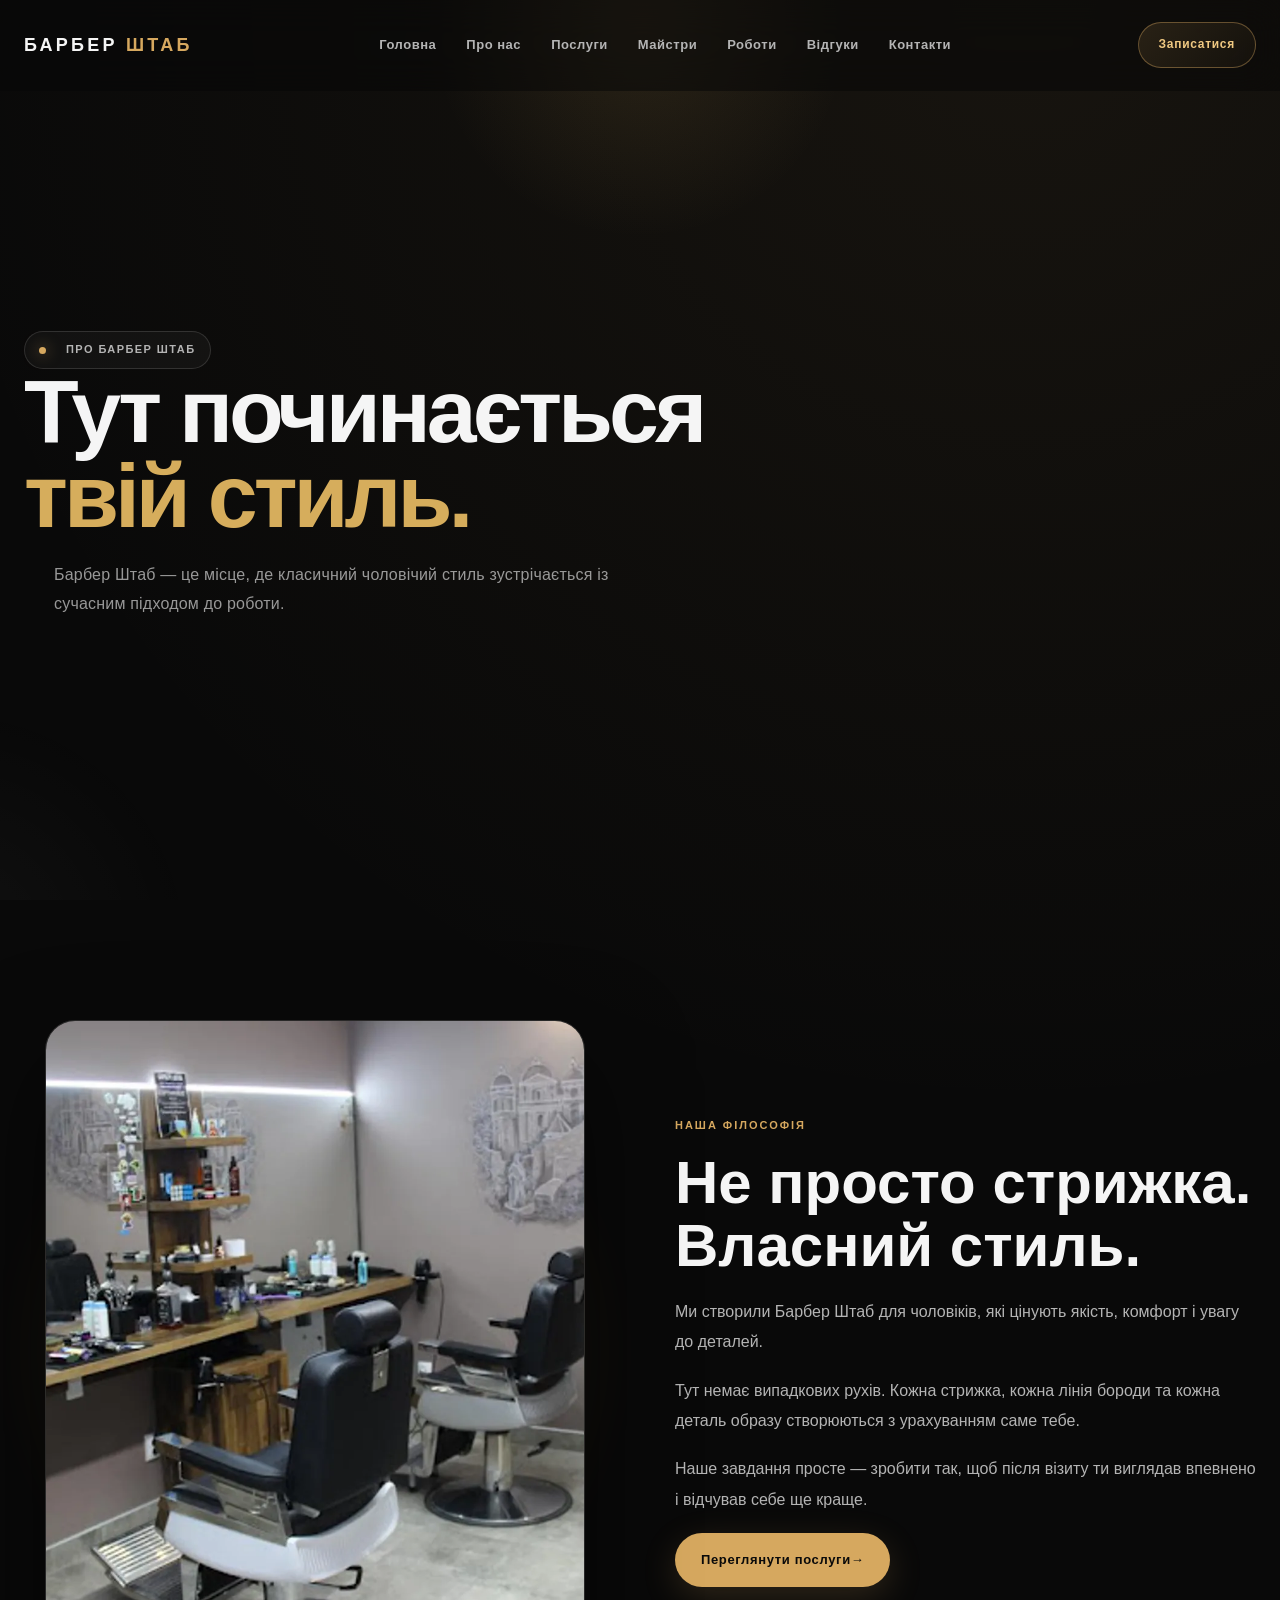
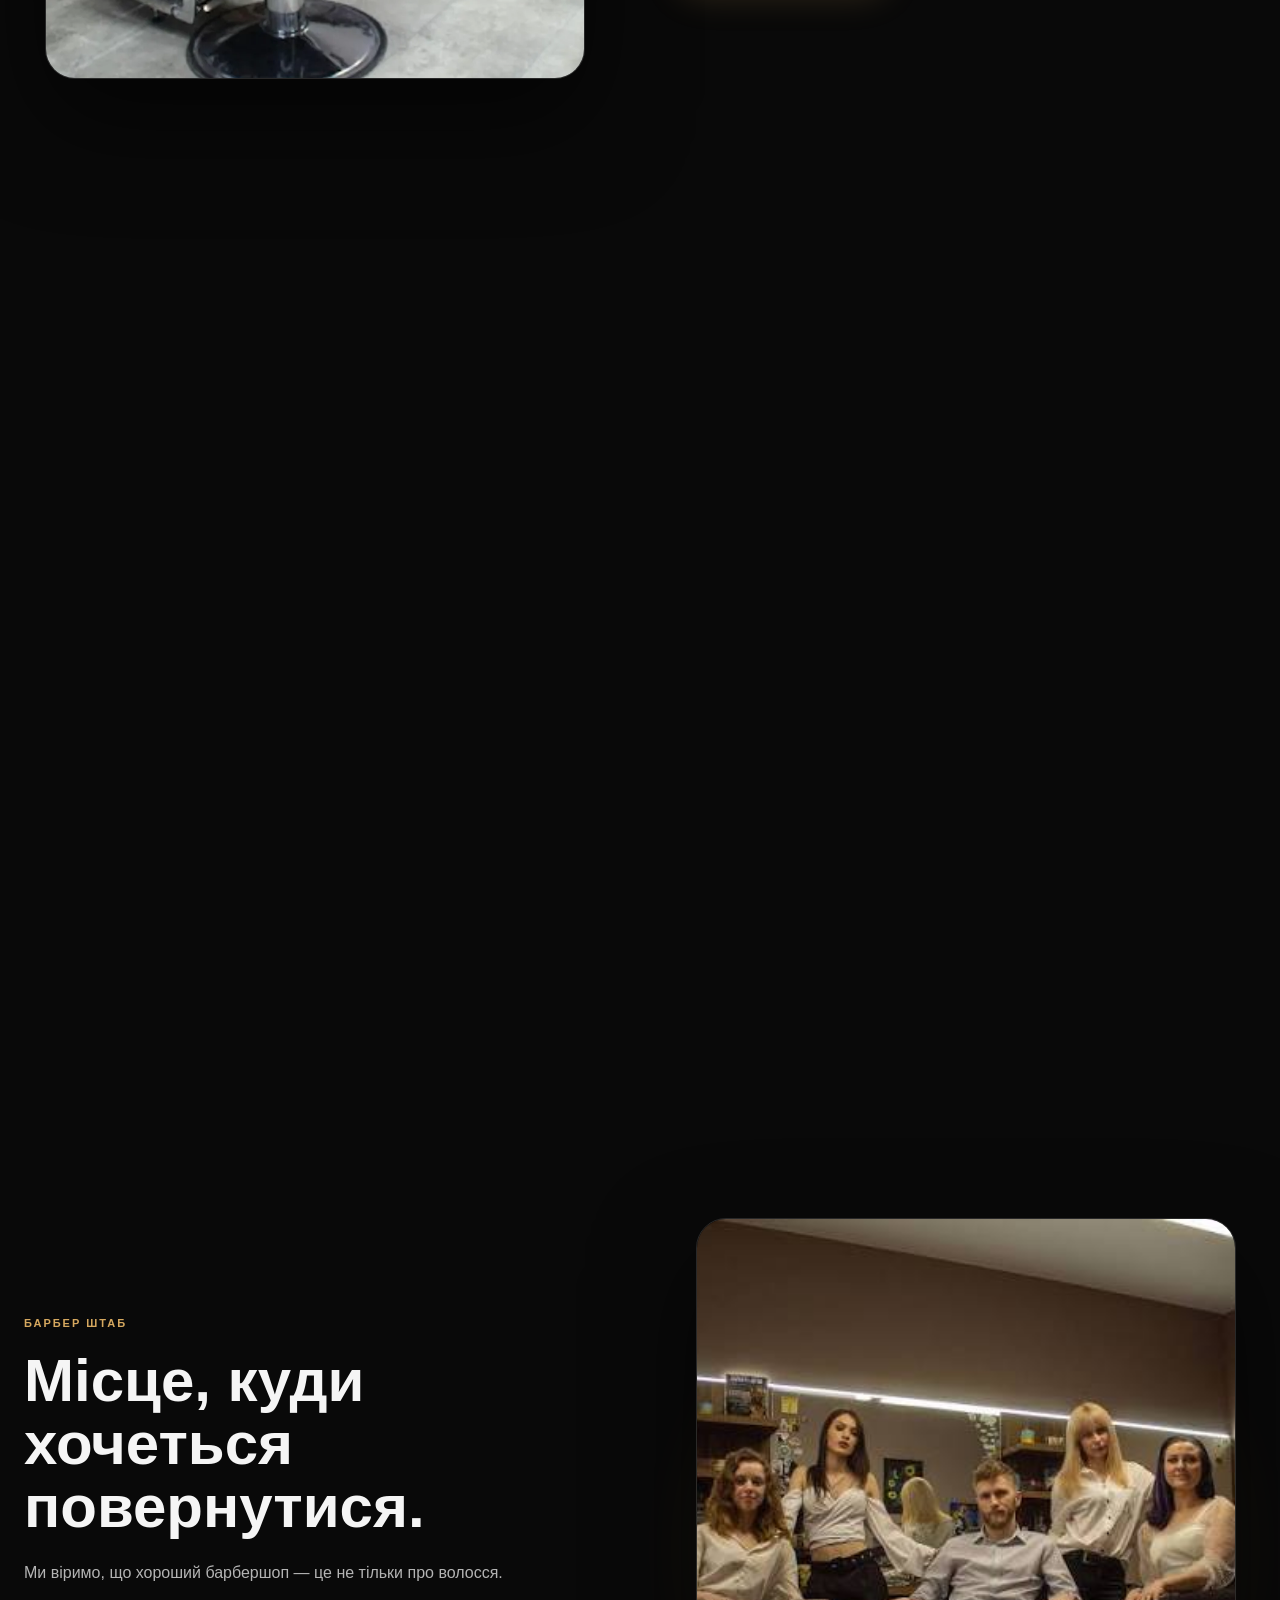
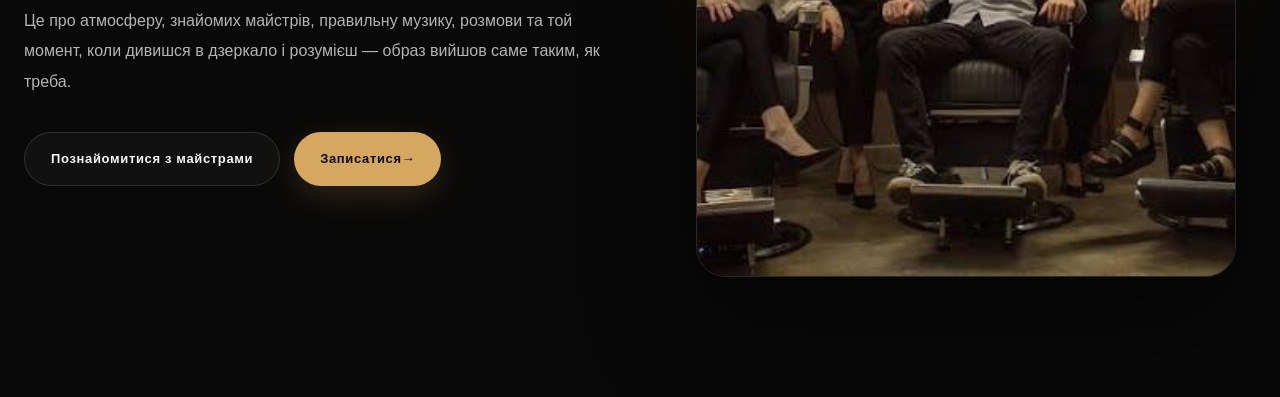
==== commit 54a1e078: "Fix image paths" ====
--- a/about.html
+++ b/about.html
@@ -181,7 +181,7 @@
                 <div class="hero-media">
 
                     <img
-                        src="about-barber.jpg"
+                        src="images/about-barber.jpg"
                         alt="Барбер Штаб"
                         class="hero-image"
                     >
@@ -463,7 +463,7 @@
                 <div class="hero-media">
 
                     <img
-                        src="masters-barber.jpg"
+                        src="images/masters-barber.jpg"
                         alt="Команда Барбер Штаб"
                         class="hero-image"
                     >
